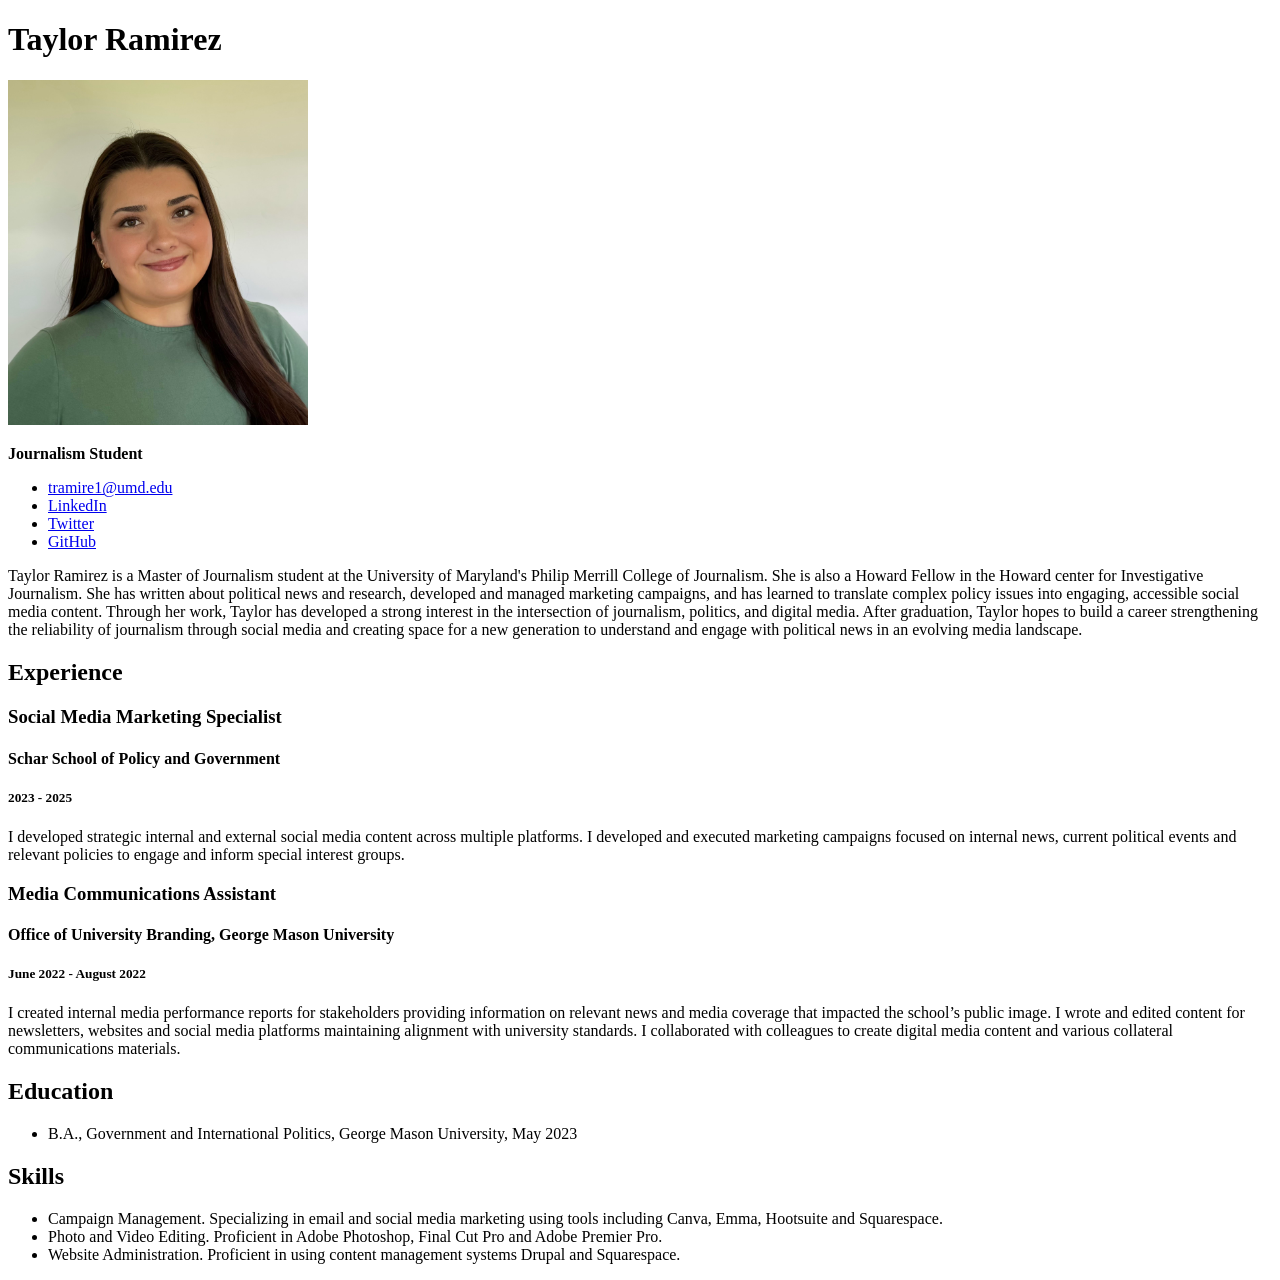
==== resume/index.html @ 2239c9f4 "Create Resume" ====
<!DOCTYPE html>
<html> 
    <head> 
        <title> Taylor Ramirez Resume </title>
    </head>
<body> 
    <h1> Taylor Ramirez </h1>
    <img src ="headshot.jpeg" alt="Taylor Ramirez headshot" width="300"> 
    <p><strong> Journalism Student </strong></p>
    <ul> 
        <li><a href="mailto:tramire1@umdedu">tramire1@umd.edu</a></li>
        <li><a href="https://www.linkedin.com/in/taylor-ramirez1">LinkedIn</a></li>
        <li><a href="https://x.com/TaylorRamirez__">Twitter</a></li>
        <li><a href="https://github.com/TRRamirez">GitHub</a></li>
    </ul> 
    <p> Taylor Ramirez is a Master of Journalism student at the University of Maryland's Philip Merrill College of Journalism. She is also a Howard Fellow in the Howard center for Investigative Journalism. She has written about political news and research, developed and managed marketing campaigns, and has learned to translate complex policy issues into engaging, accessible social media content.

Through her work, Taylor has developed a strong interest in the intersection of journalism, politics, and digital media. After graduation, Taylor hopes to build a career strengthening the reliability of journalism through social media and creating space for a new generation to understand and engage with political news in an evolving media landscape.</p>
    <h2> Experience </h2> 
    <h3> Social Media Marketing Specialist </h3>
    <h4> Schar School of Policy and Government </h4>
    <h5>2023 - 2025 </h5>
    <p> I developed strategic internal and external social media content across multiple platforms. I developed and executed marketing campaigns focused on internal news, current political events and relevant policies to engage and inform special interest groups. </p>
    <h3> Media Communications Assistant </h3>
    <h4> Office of University Branding, George Mason University </h4>
    <h5> June 2022 - August 2022 </h5>
    <p> I created internal media performance reports for stakeholders providing information on relevant news and media coverage that impacted the school’s public image. I wrote and edited content for newsletters, websites and social media platforms maintaining alignment with university standards. I collaborated with colleagues to create digital media content and various collateral communications materials. </p>
    <h2> Education </h2>
    <ul>
    <li>B.A., Government and International Politics, George Mason University, May 2023 </li> 
    </ul>
    <h2> Skills </h2>
    <ul>
        <li> Campaign Management. Specializing in email and social media marketing using tools including Canva, Emma, Hootsuite and Squarespace. </li>
        <li> Photo and Video Editing. Proficient in Adobe Photoshop, Final Cut Pro and Adobe Premier Pro. </li>
        <li> Website Administration. Proficient in using content management systems Drupal and Squarespace. </li>
    </ul>
</html>
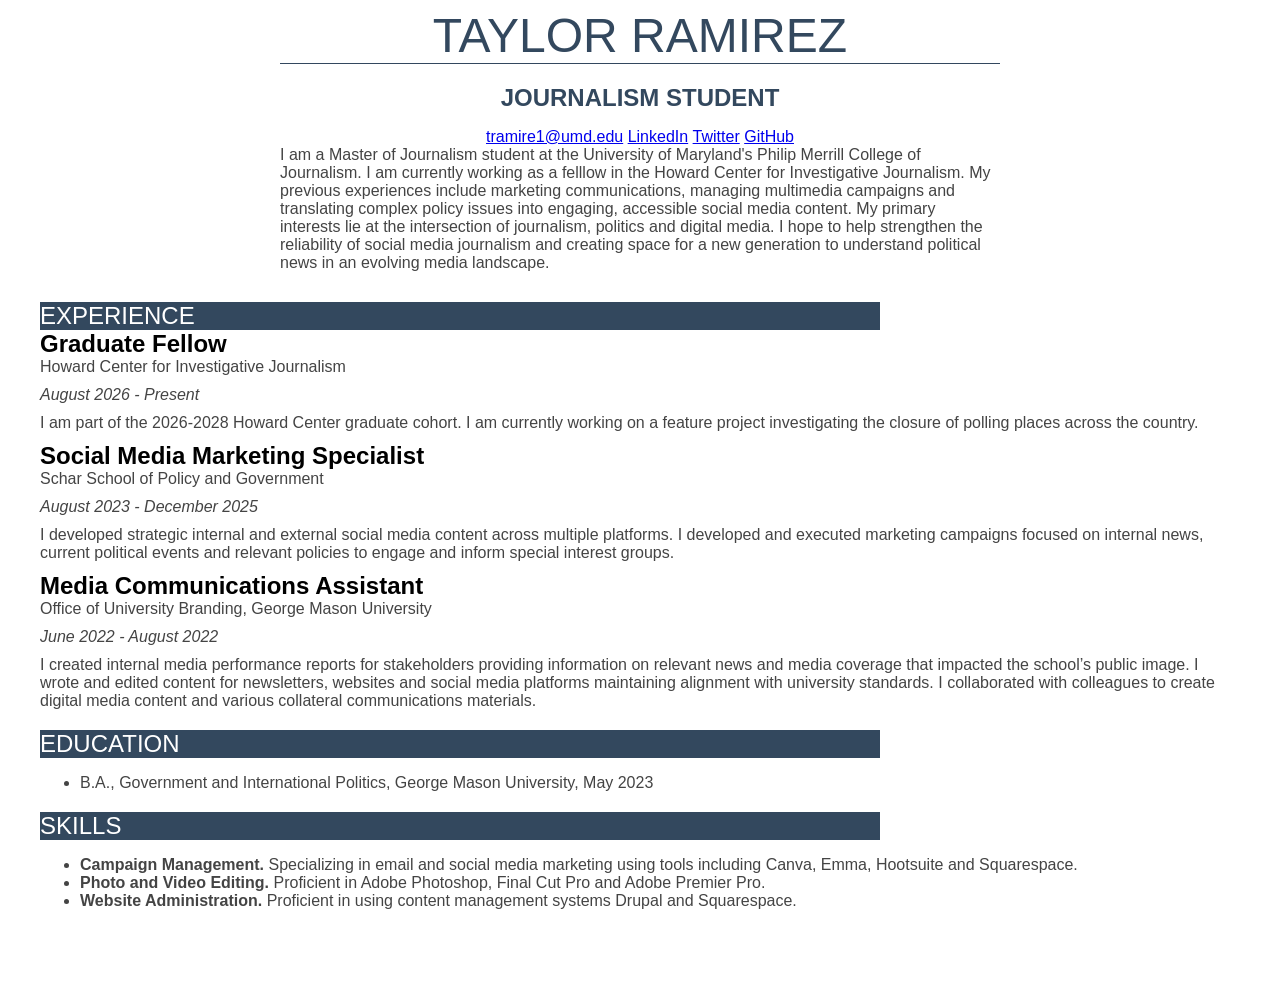
==== commit 0e4f675f: "resume with css" ====
--- a/resume/index.html
+++ b/resume/index.html
@@ -1,38 +1,45 @@
 <!DOCTYPE html>
-<html> 
-    <head> 
-        <title> Taylor Ramirez Resume </title>
-    </head>
-<body> 
-    <h1> Taylor Ramirez </h1>
-    <img src ="headshot.jpeg" alt="Taylor Ramirez headshot" width="300"> 
-    <p><strong> Journalism Student </strong></p>
-    <ul> 
-        <li><a href="mailto:tramire1@umdedu">tramire1@umd.edu</a></li>
-        <li><a href="https://www.linkedin.com/in/taylor-ramirez1">LinkedIn</a></li>
-        <li><a href="https://x.com/TaylorRamirez__">Twitter</a></li>
-        <li><a href="https://github.com/TRRamirez">GitHub</a></li>
+<html lang="en">
+    <head>
+        <meta name="viewport" content="width=device-width, initial-scale=1.0, shrink-to-fit=no">
+        <title>Taylor Ramirez Resume </title>
+        <link rel="stylesheet" href="style.css">
+    <body> 
+        <div id="container">
+    <div id="name">Taylor Ramirez</div>
+    <!--img src ="headshot.jpeg" alt="Taylor Ramirez headshot" width="300"--> 
+    <p><div id="title">Journalism Student</div></p>
+    <ul class="menu"> 
+        <li class="contact"><a href="mailto:tramire1@umdedu">tramire1@umd.edu</a></li>
+        <li class="contact"><a href="https://www.linkedin.com/in/taylor-ramirez1">LinkedIn</a></li>
+        <li class="contact"><a href="https://x.com/TaylorRamirez__">Twitter</a></li>
+        <li class="contact"><a href="https://github.com/TRRamirez">GitHub</a></li>
     </ul> 
-    <p> Taylor Ramirez is a Master of Journalism student at the University of Maryland's Philip Merrill College of Journalism. She is also a Howard Fellow in the Howard center for Investigative Journalism. She has written about political news and research, developed and managed marketing campaigns, and has learned to translate complex policy issues into engaging, accessible social media content.
-
-Through her work, Taylor has developed a strong interest in the intersection of journalism, politics, and digital media. After graduation, Taylor hopes to build a career strengthening the reliability of journalism through social media and creating space for a new generation to understand and engage with political news in an evolving media landscape.</p>
-    <h2> Experience </h2> 
-    <h3> Social Media Marketing Specialist </h3>
-    <h4> Schar School of Policy and Government </h4>
-    <h5>2023 - 2025 </h5>
-    <p> I developed strategic internal and external social media content across multiple platforms. I developed and executed marketing campaigns focused on internal news, current political events and relevant policies to engage and inform special interest groups. </p>
-    <h3> Media Communications Assistant </h3>
-    <h4> Office of University Branding, George Mason University </h4>
-    <h5> June 2022 - August 2022 </h5>
-    <p> I created internal media performance reports for stakeholders providing information on relevant news and media coverage that impacted the school’s public image. I wrote and edited content for newsletters, websites and social media platforms maintaining alignment with university standards. I collaborated with colleagues to create digital media content and various collateral communications materials. </p>
-    <h2> Education </h2>
+    <p class="top"> I am a Master of Journalism student at the University of Maryland's Philip Merrill College of Journalism. I am currently working as a felllow in the Howard Center for Investigative Journalism. My previous experiences include marketing communications, managing multimedia campaigns and translating complex policy issues into engaging, accessible social media content.
+My primary interests lie at the intersection of journalism, politics and digital media. I hope to help strengthen the reliability of social media journalism and creating space for a new generation to understand political news in an evolving media landscape.</p>
+    <div class="sectionheader">Experience</div> 
+    <div class="jobtitle"><strong>Graduate Fellow</strong></div>
+    <div class="organization">Howard Center for Investigative Journalism</div>
+    <div class="dates">August 2026 - Present</div>
+    <p class="description">I am part of the 2026-2028 Howard Center graduate cohort. I am currently working on a feature project investigating the closure of polling places across the country.</p>
+    <div class="jobtitle"><strong>Social Media Marketing Specialist</strong></div>
+    <div class="organization">Schar School of Policy and Government</div>
+    <div class="dates">August 2023 - December 2025</div>
+    <p class="description">I developed strategic internal and external social media content across multiple platforms. I developed and executed marketing campaigns focused on internal news, current political events and relevant policies to engage and inform special interest groups. </p>
+    <div class="jobtitle"><strong>Media Communications Assistant</strong></div>
+    <div class="organization">Office of University Branding, George Mason University</div>
+    <div class="dates">June 2022 - August 2022</div>
+    <p class="description">I created internal media performance reports for stakeholders providing information on relevant news and media coverage that impacted the school’s public image. I wrote and edited content for newsletters, websites and social media platforms maintaining alignment with university standards. I collaborated with colleagues to create digital media content and various collateral communications materials. </p>
+    <div class="sectionheader">Education</div>
     <ul>
-    <li>B.A., Government and International Politics, George Mason University, May 2023 </li> 
+        <li>B.A., Government and International Politics, George Mason University, May 2023</li> 
     </ul>
-    <h2> Skills </h2>
+    <div class="sectionheader">Skills</div>
     <ul>
-        <li> Campaign Management. Specializing in email and social media marketing using tools including Canva, Emma, Hootsuite and Squarespace. </li>
-        <li> Photo and Video Editing. Proficient in Adobe Photoshop, Final Cut Pro and Adobe Premier Pro. </li>
-        <li> Website Administration. Proficient in using content management systems Drupal and Squarespace. </li>
+        <li><strong>Campaign Management.</strong> Specializing in email and social media marketing using tools including Canva, Emma, Hootsuite and Squarespace.<br></li>
+        <li><strong>Photo and Video Editing.</strong> Proficient in Adobe Photoshop, Final Cut Pro and Adobe Premier Pro. <br></li>
+        <li><strong>Website Administration.</strong> Proficient in using content management systems Drupal and Squarespace.<br></li>
     </ul>
+    </div> 
+</body>
 </html>
--- a/resume/style.css
+++ b/resume/style.css
@@ -0,0 +1,122 @@
+/*new styles for resume*/
+
+/*general style for resume*/
+body {
+font-family:'Open Sans', Arial, sans-serif;
+font-size:1 em;
+color: #444;
+font-weight:400;
+}
+
+/*page width*/
+#container {
+width:100%;
+max-width:1200px;
+margin:0 auto;
+padding-bottom:50px;
+}
+
+/*name styling*/
+#name {
+font-size:3em;
+color:#33485e;
+text-transform:uppercase;
+text-align:center;
+border-bottom:1px solid #33485e;
+width:60%;
+min-width:300px;
+margin:0 auto;
+}
+
+/*title styling*/
+#title {
+font-size:1.5 em;
+text-transform:uppercase;
+font-size:1.5em;
+text-align:center;
+color:#33485e;
+font-weight:600;
+margin-top:20px;
+margin-bottom:0px;
+margin-left:0px;
+margin-right:0px;
+}
+
+/*contact information*/
+.menu {
+margin:0 auto;
+text-align:center;
+padding:0px;
+}
+
+/*line item styling*/
+.menu li {
+margin:0px;
+text-align:center;
+}
+
+/*contact styling*/
+.contact {
+display: inline;
+text-align: center;
+}
+
+/*date styling*/
+.dates {
+font-size:1em;
+font-weight:400;
+font-style:italic;
+margin-top:10px;
+margin-bottom:0px;
+ }
+
+ /*job desccription styling*/
+ .description {
+margin-top:10px;
+margin-bottom:10px;
+margin-left:0px;
+margin-right:0px;
+ }
+
+ /*job title styling*/
+ .jobtitle {
+font-size:1.5em;
+font-weight:600px;
+color: #000000;
+ }
+
+/*section header styling*/
+.sectionheader {
+font-size:1.5em;
+background-color: #33485e;
+color: #fff;
+text-transform: uppercase;
+font-weight: 400px;
+margin-top: 20px;
+width: 70%;
+}
+
+ /*education styling*/
+ #degrees {
+margin-top:5px;
+margin-bottom:0px;
+margin-left:0px;
+margin-right:0px;
+ }
+
+ /*skills list styling*/
+ #do {
+margin-top:5px;
+margin-bottom:0px;
+margin-left:0px;
+margin-right:0px;
+color: #000000;
+ }
+
+ /*mission statement styling*/
+.top {
+width:60%;
+min-width:300px;
+margin:0 auto;
+margin-bottom:30px;
+}
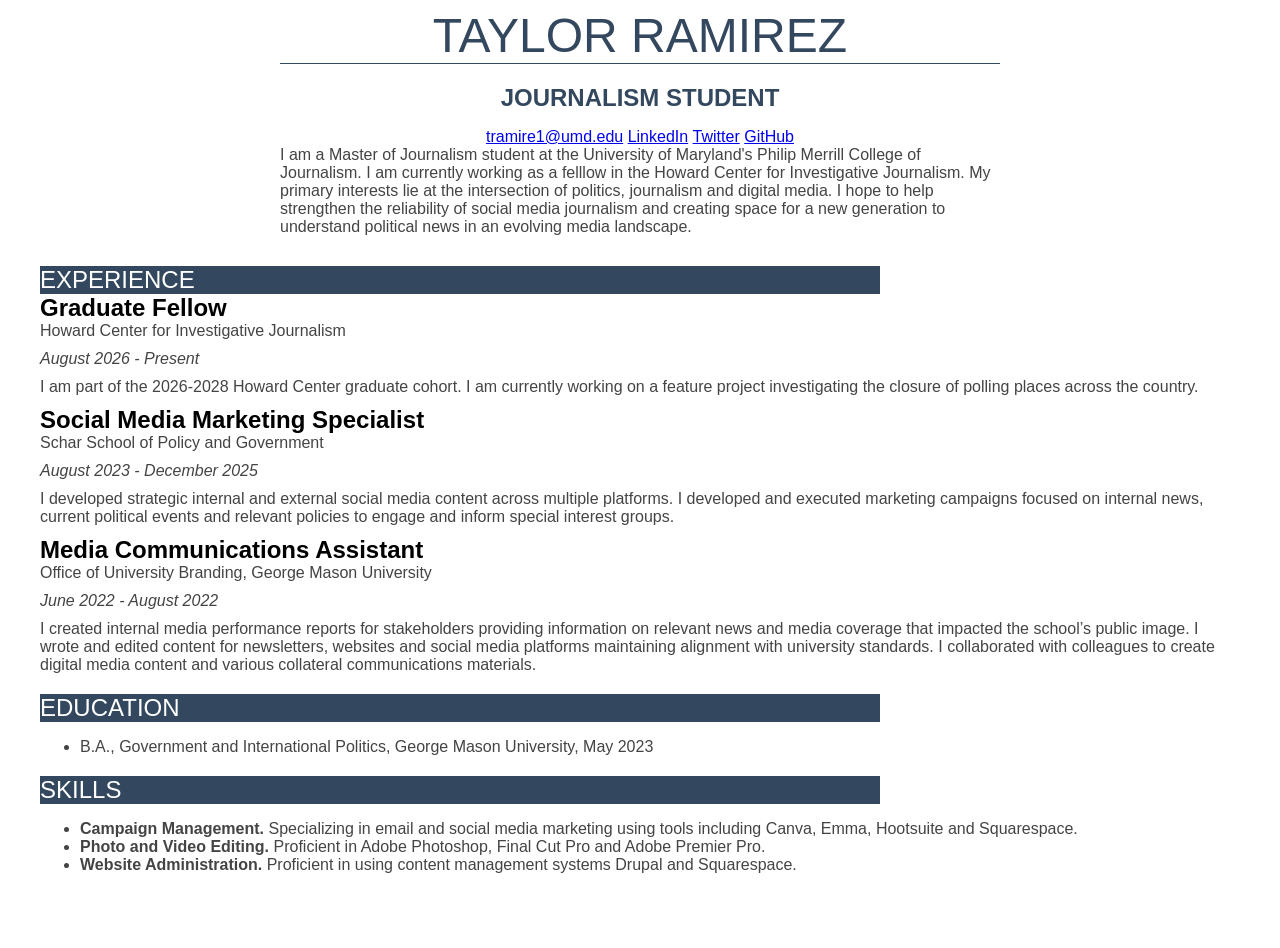
==== commit 3fa5b41f: "css styled resume" ====
--- a/resume/index.html
+++ b/resume/index.html
@@ -2,7 +2,7 @@
 <html lang="en">
     <head>
         <meta name="viewport" content="width=device-width, initial-scale=1.0, shrink-to-fit=no">
-        <title>Taylor Ramirez Resume </title>
+        <title>Taylor Ramirez Resume</title>
         <link rel="stylesheet" href="style.css">
     <body> 
         <div id="container">
@@ -15,8 +15,7 @@
         <li class="contact"><a href="https://x.com/TaylorRamirez__">Twitter</a></li>
         <li class="contact"><a href="https://github.com/TRRamirez">GitHub</a></li>
     </ul> 
-    <p class="top"> I am a Master of Journalism student at the University of Maryland's Philip Merrill College of Journalism. I am currently working as a felllow in the Howard Center for Investigative Journalism. My previous experiences include marketing communications, managing multimedia campaigns and translating complex policy issues into engaging, accessible social media content.
-My primary interests lie at the intersection of journalism, politics and digital media. I hope to help strengthen the reliability of social media journalism and creating space for a new generation to understand political news in an evolving media landscape.</p>
+    <p class="top"> I am a Master of Journalism student at the University of Maryland's Philip Merrill College of Journalism. I am currently working as a felllow in the Howard Center for Investigative Journalism. My primary interests lie at the intersection of politics, journalism and digital media. I hope to help strengthen the reliability of social media journalism and creating space for a new generation to understand political news in an evolving media landscape.</p>
     <div class="sectionheader">Experience</div> 
     <div class="jobtitle"><strong>Graduate Fellow</strong></div>
     <div class="organization">Howard Center for Investigative Journalism</div>
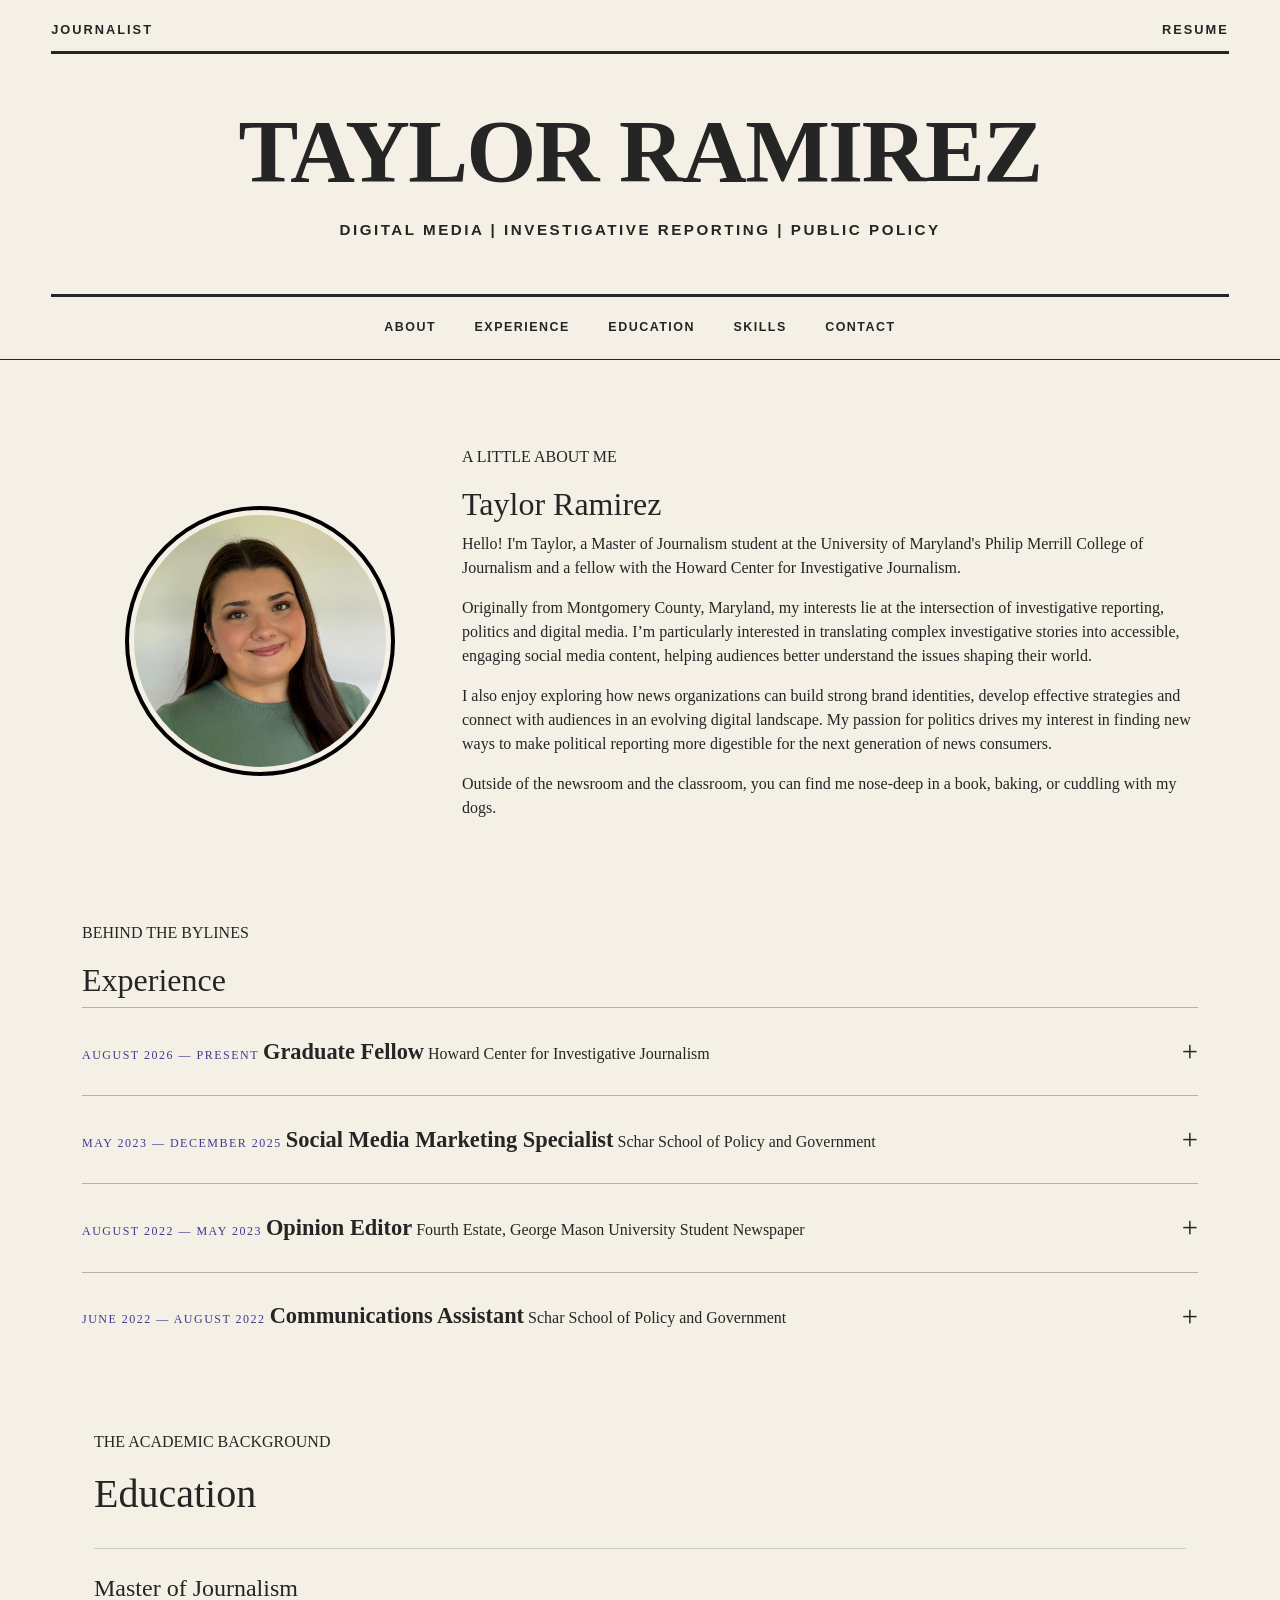
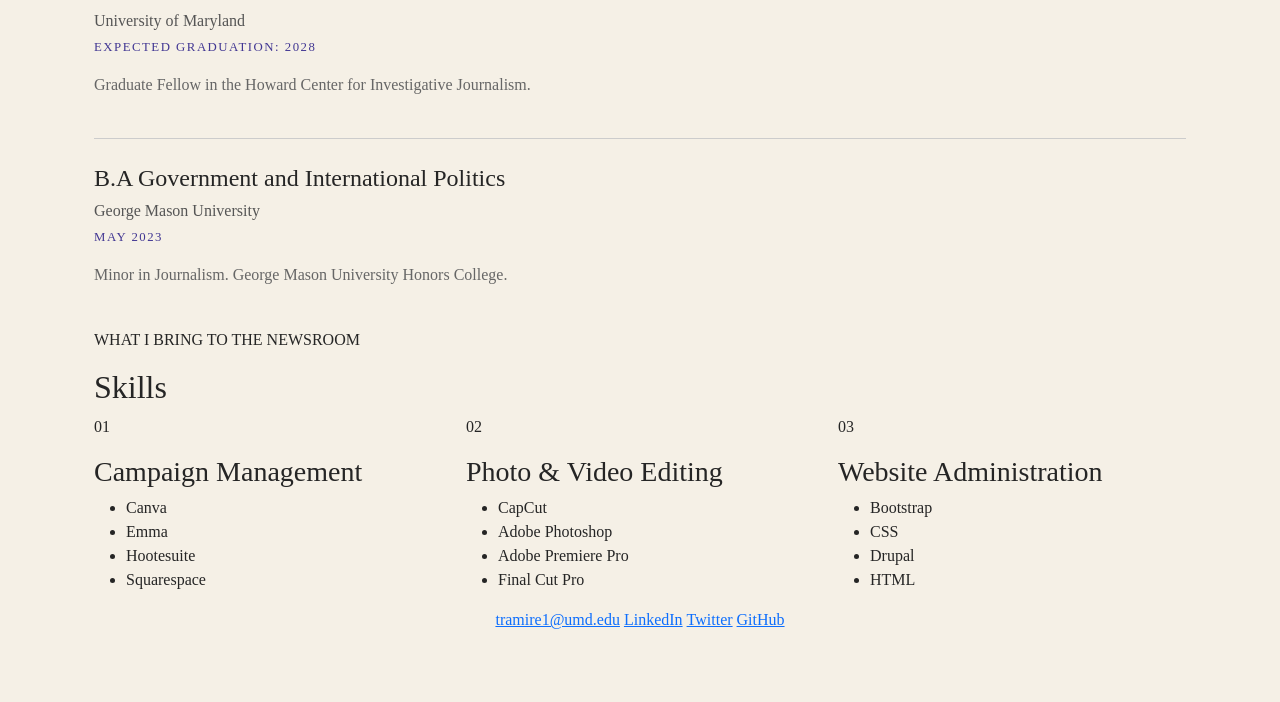
==== commit cf777f6a: "resume update" ====
--- a/resume/index.html
+++ b/resume/index.html
@@ -1,44 +1,233 @@
 <!DOCTYPE html>
 <html lang="en">
-    <head>
-        <meta name="viewport" content="width=device-width, initial-scale=1.0, shrink-to-fit=no">
-        <title>Taylor Ramirez Resume</title>
-        <link rel="stylesheet" href="style.css">
-    <body> 
-        <div id="container">
-    <div id="name">Taylor Ramirez</div>
-    <!--img src ="headshot.jpeg" alt="Taylor Ramirez headshot" width="300"--> 
-    <p><div id="title">Journalism Student</div></p>
+<head>
+    <meta charset="UTF-8">
+    <meta name="viewport" content="width=device-width, initial-scale=1.0">
+
+    <title>Taylor Ramirez Resume</title>
+
+ <!--Bootstrap CSS-->
+    <link href="https://cdn.jsdelivr.net/npm/bootstrap@5.3.8/dist/css/bootstrap.min.css" rel="stylesheet">
+        
+ <!--Stylesheet CSS-->
+    <link rel="stylesheet" href="style.css">
+</head>
+
+<body>
+ <!--Masthead-->
+    <header class="masthead">
+        <div class="masthead-top">
+            <span>JOURNALIST</span>
+            <span class="masthead-edition">RESUME</span>
+        </div>
+
+        <div class="masthead-main">
+            <h1>Taylor Ramirez</h1>
+            <p class="masthead-subtitle">Digital Media | Investigative Reporting | Public Policy</p>
+        </div>
+    </header>
+
+ <!--Navigation Bar-->
+    <nav class="resume-navbar">
+        <div class="resume-nav-links">
+            <a href="#about">About</a>
+            <a href="#experience">Experience</a>
+            <a href="#education">Education</a>
+            <a href="#skills">Skills</a>
+            <a href="#contact">Contact</a>
+        </div>
+    </nav>
+
+ <!--About Me Section-->
+ <section id="about" class="about-section">
+    <div class="container">
+        <div class="row align-items-center g-4">
+
+ <!--Profile Photo-->
+        <div class="col-12 col-md-4 text-center">
+             <img src="headshot.jpeg" alt="Taylor Ramirez Headshot" class="profile-photo">
+        </div>
+
+ <!--Introduction-->
+        <div class="col-12 col-md-8">
+            <p class="small-header">A LITTLE ABOUT ME</p>
+            <h2 class="about-heading">Taylor Ramirez</h2>
+            <p>Hello! I'm Taylor, a Master of Journalism student at the University of Maryland's Philip Merrill College of Journalism and a fellow with the Howard Center for Investigative Journalism.</p>
+            <p>Originally from Montgomery County, Maryland, my interests lie at the intersection of investigative reporting, politics and digital media. I’m particularly interested in translating complex investigative stories into accessible, engaging social media content, helping audiences better understand the issues shaping their world.</p>
+            <p>I also enjoy exploring how news organizations can build strong brand identities, develop effective strategies and connect with audiences in an evolving digital landscape. My passion for politics drives my interest in finding new ways to make political reporting more digestible for the next generation of news consumers.</p>
+            <p>Outside of the newsroom and the classroom, you can find me nose-deep in a book, baking, or cuddling with my dogs.</p> 
+        </div>
+       </div>
+    </div>
+  </section>
+
+ <!--Experience Section-->
+  <section id="experience" class="experience-section">
+    <div class="container">
+        <p class="small-header">BEHIND THE BYLINES</p>
+        <h2>Experience</h2>
+
+ <!--Experience 1-->
+     <details class="experience-card">
+        <summary>
+          <span class="experience-info">
+            <small>AUGUST 2026 — PRESENT</small>
+            <strong>Graduate Fellow</strong>
+            <span>Howard Center for Investigative Journalism</span>
+          </span>
+            <span class="toggle-icon">+</span>
+        </summary>
+        
+        <div class="experience-details">
+            <p>I am part of the 2026-2028 Howard Center graduate student cohort.</p>
+            <p>I am currently collaborating with student journalists at the Arizona State University Howard Center on a story about language minority access to voting materials under section 203 of the Voting Rights Act.</p>
+            <p>I am working on a developing feature  story about the closure of voting precincts across the country and the impact on voter particpation.</p>
+            <p>I am working with Evident Media to create a brand strategy and social media content for the Howard Center.</p>
+            <p class="experience-tags">INVESTIGATIVE JOURNALISM | RESEARCH | DIGITAL MEDIA</p>
+        </div>
+     </details>
+
+ <!--Experience 2-->
+        <details class="experience-card">
+            <summary>
+                <span class="experience-info">
+                    <small>MAY 2023 — DECEMBER 2025</small>
+                    <strong>Social Media Marketing Specialist</strong>
+                    <span>Schar School of Policy and Government</span>
+                </span>
+                <span class="toggle-icon">+</span>
+            </summary>
+            
+         <div class="experience-details">
+            <p>Developed strategic political and internal social media content across various social media platforms.</p>
+            <p>Evaluated analytics and created internal performance reports to ensure diverse and impactful content.</p>
+            <p>Developed and executed email marketing campaigns focused on internal news, current political events, government policies and related issues to engage and inform special interest groups.</p>
+            <p>Collaborated with colleagues across departments to create digital media content and various collateral communications materials.</p>
+            <p class="experience-tags">DIGITAL MEDIA | MARKETING STRATEGY</p>
+         </div>
+        </details>
+
+ <!--Experience 3-->
+        <details class="experience-card">
+            <summary>
+                <span class="experience-info">
+                    <small>AUGUST 2022 — MAY 2023</small>
+                    <strong>Opinion Editor</strong>
+                    <span>Fourth Estate, George Mason University Student Newspaper</span>
+                </span>
+                <span class="toggle-icon">+</span>
+            </summary>
+            
+         <div class="experience-details">
+            <p>Collaborated with students, faculty, and external contributors to generate diverse and engaging content.</p>
+            <p>Supported drafting press releases, edited articles for clarity within AP style guidelines while upholding ethical journalistic standards and maintaining objectivity on controversial topics.</p>
+            <p>Managed editorial calendar, setting deadlines to ensure timely publication of articles.</p>
+            <p class="experience-tags">EDITING | WRITING | COLLABORATION</p>
+         </div>
+        </details>
+
+ <!--Experience 4-->
+        <details class="experience-card">
+            <summary>
+                <span class="experience-info">
+                    <small>JUNE 2022 — AUGUST 2022</small>
+                    <strong>Communications Assistant</strong>
+                    <span>Schar School of Policy and Government</span>
+                </span>
+                <span class="toggle-icon">+</span>
+            </summary>
+            
+         <div class="experience-details">
+            <p>Monitored mainstream media outlets, including newspapers, television, online news, and social media, to track current political events, faculty mentions, research coverage, and school activities.</p>
+            <p>Created media reports for internal stakeholders, providing updates on press mentions, relevant articles and significant media coverage that impacted the university.</p>
+            <p>Wrote and edited content for newsletters, websites, and various social media platforms.</p>
+            <p class="experience-tags">EDITING | WRITING | COLLABORATION</p>
+         </div>
+        </details>
+
+ <!--Education-->
+  <section id="education" class="education-section">
+    <div class="container">
+        <p class="small-header">THE ACADEMIC BACKGROUND</p>
+        <h2 class="education-heading">Education</h2>
+
+     <div class="education-item">
+        <h3>Master of Journalism</h3>
+        <h4>University of Maryland</h4>
+        <p class="education-date">EXPECTED GRADUATION: 2028</p>
+        <p>Graduate Fellow in the Howard Center for Investigative Journalism.</p>
+     </div>
+
+     <div class="education-item">
+        <h3>B.A Government and International Politics</h3>
+        <h4>George Mason University</h4>
+        <p class="education-date">MAY 2023</p>
+        <p>Minor in Journalism. George Mason University Honors College.</p>
+     </div>
+    </div>
+
+ <!-- Skills Section -->
+  <section id="skills" class="skills-section">
+    <div class="container">
+        <p class="small-header">WHAT I BRING TO THE NEWSROOM</p>
+        <h2 class="skills-heading">Skills</h2>
+        <div class="row g-4 skills-columns">
+            
+            <!--Skill 1-->
+            <div class="col-12 col-md-4">
+                <div class="skill-column">
+                    <p class="skill-number">01</p>
+                    <h3>Campaign Management</h3>
+                    <ul>
+                        <li>Canva</li>
+                        <li>Emma</li>
+                        <li>Hootesuite</li>
+                        <li>Squarespace</li>
+                    </ul>
+                </div>
+            </div>
+
+            <!--Skill 2-->
+            <div class="col-12 col-md-4">
+                <div class="skill-column">
+                    <p class="skill-number">02</p>
+                    <h3>Photo & Video Editing</h3>
+                    <ul>
+                        <li>CapCut</li>
+                        <li>Adobe Photoshop</li>
+                        <li>Adobe Premiere Pro</li>
+                        <li>Final Cut Pro</li>
+                    </ul>
+                </div>
+            </div>
+
+            <!--Skill 3-->
+            <div class="col-12 col-md-4">
+                <div class="skill-column">
+                    <p class="skill-number">03</p>
+                    <h3>Website Administration</h3>
+                    <ul>
+                        <li>Bootstrap</li>
+                        <li>CSS</li>
+                        <li>Drupal</li>
+                        <li>HTML</li>
+                    </ul>
+                </div>
+            </div>
+        </div>
+    </div>
+</section>
+
+
+
+
+</body>
+</html>
+
+<!--contact info-->
     <ul class="menu"> 
         <li class="contact"><a href="mailto:tramire1@umdedu">tramire1@umd.edu</a></li>
         <li class="contact"><a href="https://www.linkedin.com/in/taylor-ramirez1">LinkedIn</a></li>
         <li class="contact"><a href="https://x.com/TaylorRamirez__">Twitter</a></li>
         <li class="contact"><a href="https://github.com/TRRamirez">GitHub</a></li>
-    </ul> 
-    <p class="top"> I am a Master of Journalism student at the University of Maryland's Philip Merrill College of Journalism. I am currently working as a felllow in the Howard Center for Investigative Journalism. My primary interests lie at the intersection of politics, journalism and digital media. I hope to help strengthen the reliability of social media journalism and creating space for a new generation to understand political news in an evolving media landscape.</p>
-    <div class="sectionheader">Experience</div> 
-    <div class="jobtitle"><strong>Graduate Fellow</strong></div>
-    <div class="organization">Howard Center for Investigative Journalism</div>
-    <div class="dates">August 2026 - Present</div>
-    <p class="description">I am part of the 2026-2028 Howard Center graduate cohort. I am currently working on a feature project investigating the closure of polling places across the country.</p>
-    <div class="jobtitle"><strong>Social Media Marketing Specialist</strong></div>
-    <div class="organization">Schar School of Policy and Government</div>
-    <div class="dates">August 2023 - December 2025</div>
-    <p class="description">I developed strategic internal and external social media content across multiple platforms. I developed and executed marketing campaigns focused on internal news, current political events and relevant policies to engage and inform special interest groups. </p>
-    <div class="jobtitle"><strong>Media Communications Assistant</strong></div>
-    <div class="organization">Office of University Branding, George Mason University</div>
-    <div class="dates">June 2022 - August 2022</div>
-    <p class="description">I created internal media performance reports for stakeholders providing information on relevant news and media coverage that impacted the school’s public image. I wrote and edited content for newsletters, websites and social media platforms maintaining alignment with university standards. I collaborated with colleagues to create digital media content and various collateral communications materials. </p>
-    <div class="sectionheader">Education</div>
-    <ul>
-        <li>B.A., Government and International Politics, George Mason University, May 2023</li> 
-    </ul>
-    <div class="sectionheader">Skills</div>
-    <ul>
-        <li><strong>Campaign Management.</strong> Specializing in email and social media marketing using tools including Canva, Emma, Hootsuite and Squarespace.<br></li>
-        <li><strong>Photo and Video Editing.</strong> Proficient in Adobe Photoshop, Final Cut Pro and Adobe Premier Pro. <br></li>
-        <li><strong>Website Administration.</strong> Proficient in using content management systems Drupal and Squarespace.<br></li>
-    </ul>
-    </div> 
-</body>
-</html>+    </ul> 
--- a/resume/style.css
+++ b/resume/style.css
@@ -1,20 +1,245 @@
-/*new styles for resume*/
+/*styles for background*/
+body {
+    background-color: #F5F0E6;
+    color: #252525;
+    font-size: 1em;
+    font-weight: 400;
+    font-family: Georgia, "Times New Roman", serif;
+    margin: 0;
+}
+
+/*style for masthead*/
+.masthead {
+    width: 100%;
+    box-sizing: border-box;
+    padding: 20px clamp(16px, 4vw, 60px) 0;
+    background-color: #F5F0E6;
+    color: #252525;
+}
+
+.masthead-top {
+    display: flex;
+    justify-content: space-between;
+    align-items: center;
+    gap: 12px;
+    padding-bottom: 12px;
+    border-bottom: 3px solid #252525;
+    font-family: Arial, Helvetica, sans-serif;
+    font-size: clamp(0.65rem, 1.1vw, 0.8rem);
+    font-weight: 700;
+    letter-spacing: 2px;
+    text-transform: uppercase;
+}
+
+.masthead-main {
+    text-align: center;
+    padding: clamp(25px, 4vw, 50px) 0;
+    border-bottom: 3px solid #252525;
+}
+
+.masthead-main h1 {
+    margin: 0;
+    font-family: Georgia, "Times New Roman", serif;
+    font-size: clamp(2.5rem, 7vw, 6rem);
+    font-weight: 900;
+    line-height: 1.05;
+    letter-spacing: -1.5px;
+    text-transform: uppercase;
+    overflow-wrap: anywhere;
+}
+
+.masthead-subtitle {
+    margin: 18px 0 0;
+
+    font-family: Arial, Helvetica, sans-serif;
+    font-size: clamp(0.65rem, 1.4vw, 0.95rem);
+    font-weight: 600;
+    line-height: 1.8;
+    letter-spacing: clamp(1px, 0.2vw, 2.5px);
+    text-transform: uppercase; 
+}
+
+@media (max-width: 576px) {
+    .masthead {
+        padding-top: 14px;
+    }
+    .masthead-top {
+        font-size: 0.6rem;
+        letter-spacing: 1px;
+        gap: 8px;
+    }
+    .masthead-main {
+        padding: 30px 0;
+    }
+    .masthead-main h1 {
+        letter-spacing: -0.8px;
+    }
+    .masthead-subtitle {
+        max-width: 320px;
+        margin: 14px auto 0;
+        line-height: 2;
+        letter-spacing: 1px;
+    }
+}
+
+/*Style for Navigation Bar*/
+.resume-navbar {
+    width: 100%;
+    box-sizing: border-box;
+    background-color: #F5F0E6;
+    padding: 0 clamp(12px, 3vw, 40px);
+    border-bottom: 1px solid #252525;
+}
+
+.resume-nav-links {
+    display: flex;
+    justify-content: center;
+    align-items: center;
+    flex-wrap: wrap;
+    gap: clamp(18px, 3vw, 42px);
+    padding: 16px 0;
+}
+
+.resume-nav-links a {
+    color: #252525;
+    font-family: Arial, Helvetica, sans-serif;
+    font-size: 0.78rem;
+    font-weight: 700;
+    letter-spacing: 1.5px;
+    text-decoration: none;
+    text-transform: uppercase;
+    padding: 5px 0;
+    border-bottom: 2px solid transparent;
+}
+
+.resume-nav-links a:hover,
+.resume-nav-links a:focus-visible {
+    color: #423793;
+    border-bottom-color: #423793;
+}
+
+@media (max-width: 576px) {
+    .resume-nav-links {
+        gap: 10px 20px;
+        padding: 14px 0;
+    }
+    .resume-nav-links a {
+        font-size: 0.68rem;
+        letter-spacing: 1px;
+    }
+}
+
+/*Style for About Me Section*/
+.about-section {
+    background-color: #F5F0E6;
+    color: #252525;
+    padding: clamp(40px, 7vw, 85px) 0;
+}
+
+.profile-photo {
+    width: clamp(180px, 23vw, 270px);
+    aspect-ratio: 1 / 1;
+    object-fit: cover;
+    object-position: center;
+    border: 4px solid #000000;
+    border-radius: 50%;
+    padding: 5px;
+    background-color: #F5F0E6;
+}
+
+/*Style for Experience Section*/
+.experience-card {
+    border-top: 1px solid #b8b0a4;
+    padding: 22px 0;
+}
+
+.experience-card:last-child {
+    border-bottom: 1px solid #b8b0a4;
+}
+
+.experience-card summary {
+    display: flex;
+    justify-content: space-between;
+    align-items: center;
+    gap: 20px;
+    cursor: pointer;
+    list-style: none;
+}
+
+.experience-card small,
+.experience-tags {
+    color: #423793;
+    letter-spacing: 1.5px;
+    font-size: 0.75rem;
+}
+
+.experience-card strong {
+    font-family: Georgia, serif;
+    font-size: 1.4rem;
+}
+
+.toggle-icon {
+    font-size: 1.8rem;
+    transition: transform 0.2s ease;
+}
+
+.experience-details {
+    padding: 20px 35px 0 0;
+    color: #373232;
+    line-height: 1.8;
+}
+
+/*Style for Education*/
+.education-section {
+    padding: 70px 0;
+    background-color: #F5F0E6;
+}
+
+.education-heading {
+    font-family: Georgia, serif;
+    font-size: 2.5rem;
+    margin-bottom: 30px;
+}
+
+.education-item {
+    border-top: 1px solid #ccc;
+    padding: 25px 0;
+}
+
+.education-date {
+    color: #423793;
+    font-size: 0.8rem;
+    letter-spacing: 1.5px;
+}
+
+.education-item h3 {
+    font-family: Georgia, serif;
+    font-size: 1.5rem;
+}
+
+.education-item h4 {
+    font-size: 1rem;
+    color: #555;
+}
+
+.education-item p:last-child {
+    color: #666;
+}
+
+
+
+
+
+
 
 /*general style for resume*/
-body {
-font-family:'Open Sans', Arial, sans-serif;
-font-size:1 em;
-color: #444;
-font-weight:400;
-}
 
 /*page width*/
 #container {
 width:100%;
 max-width:1200px;
 margin:0 auto;
-padding-bottom:50px;
-}
+padding-bottom:50px;}
 
 /*name styling*/
 #name {
@@ -25,8 +250,7 @@
 border-bottom:1px solid #33485e;
 width:60%;
 min-width:300px;
-margin:0 auto;
-}
+margin:0 auto;}
 
 /*title styling*/
 #title {
@@ -39,27 +263,23 @@
 margin-top:20px;
 margin-bottom:0px;
 margin-left:0px;
-margin-right:0px;
-}
+margin-right:0px;}
 
 /*contact information*/
 .menu {
 margin:0 auto;
 text-align:center;
-padding:0px;
-}
+padding:0px;}
 
 /*line item styling*/
 .menu li {
 margin:0px;
-text-align:center;
-}
+text-align:center;}
 
 /*contact styling*/
 .contact {
 display: inline;
-text-align: center;
-}
+text-align: center;}
 
 /*date styling*/
 .dates {
@@ -67,23 +287,20 @@
 font-weight:400;
 font-style:italic;
 margin-top:10px;
-margin-bottom:0px;
- }
+margin-bottom:0px;}
 
  /*job desccription styling*/
  .description {
 margin-top:10px;
 margin-bottom:10px;
 margin-left:0px;
-margin-right:0px;
- }
+margin-right:0px;}
 
  /*job title styling*/
  .jobtitle {
 font-size:1.5em;
 font-weight:600px;
-color: #000000;
- }
+color: #000000;}
 
 /*section header styling*/
 .sectionheader {
@@ -93,16 +310,14 @@
 text-transform: uppercase;
 font-weight: 400px;
 margin-top: 20px;
-width: 70%;
-}
+width: 70%;}
 
  /*education styling*/
  #degrees {
 margin-top:5px;
 margin-bottom:0px;
 margin-left:0px;
-margin-right:0px;
- }
+margin-right:0px;}
 
  /*skills list styling*/
  #do {
@@ -110,13 +325,4 @@
 margin-bottom:0px;
 margin-left:0px;
 margin-right:0px;
-color: #000000;
- }
-
- /*mission statement styling*/
-.top {
-width:60%;
-min-width:300px;
-margin:0 auto;
-margin-bottom:30px;
-}+color: #000000;}
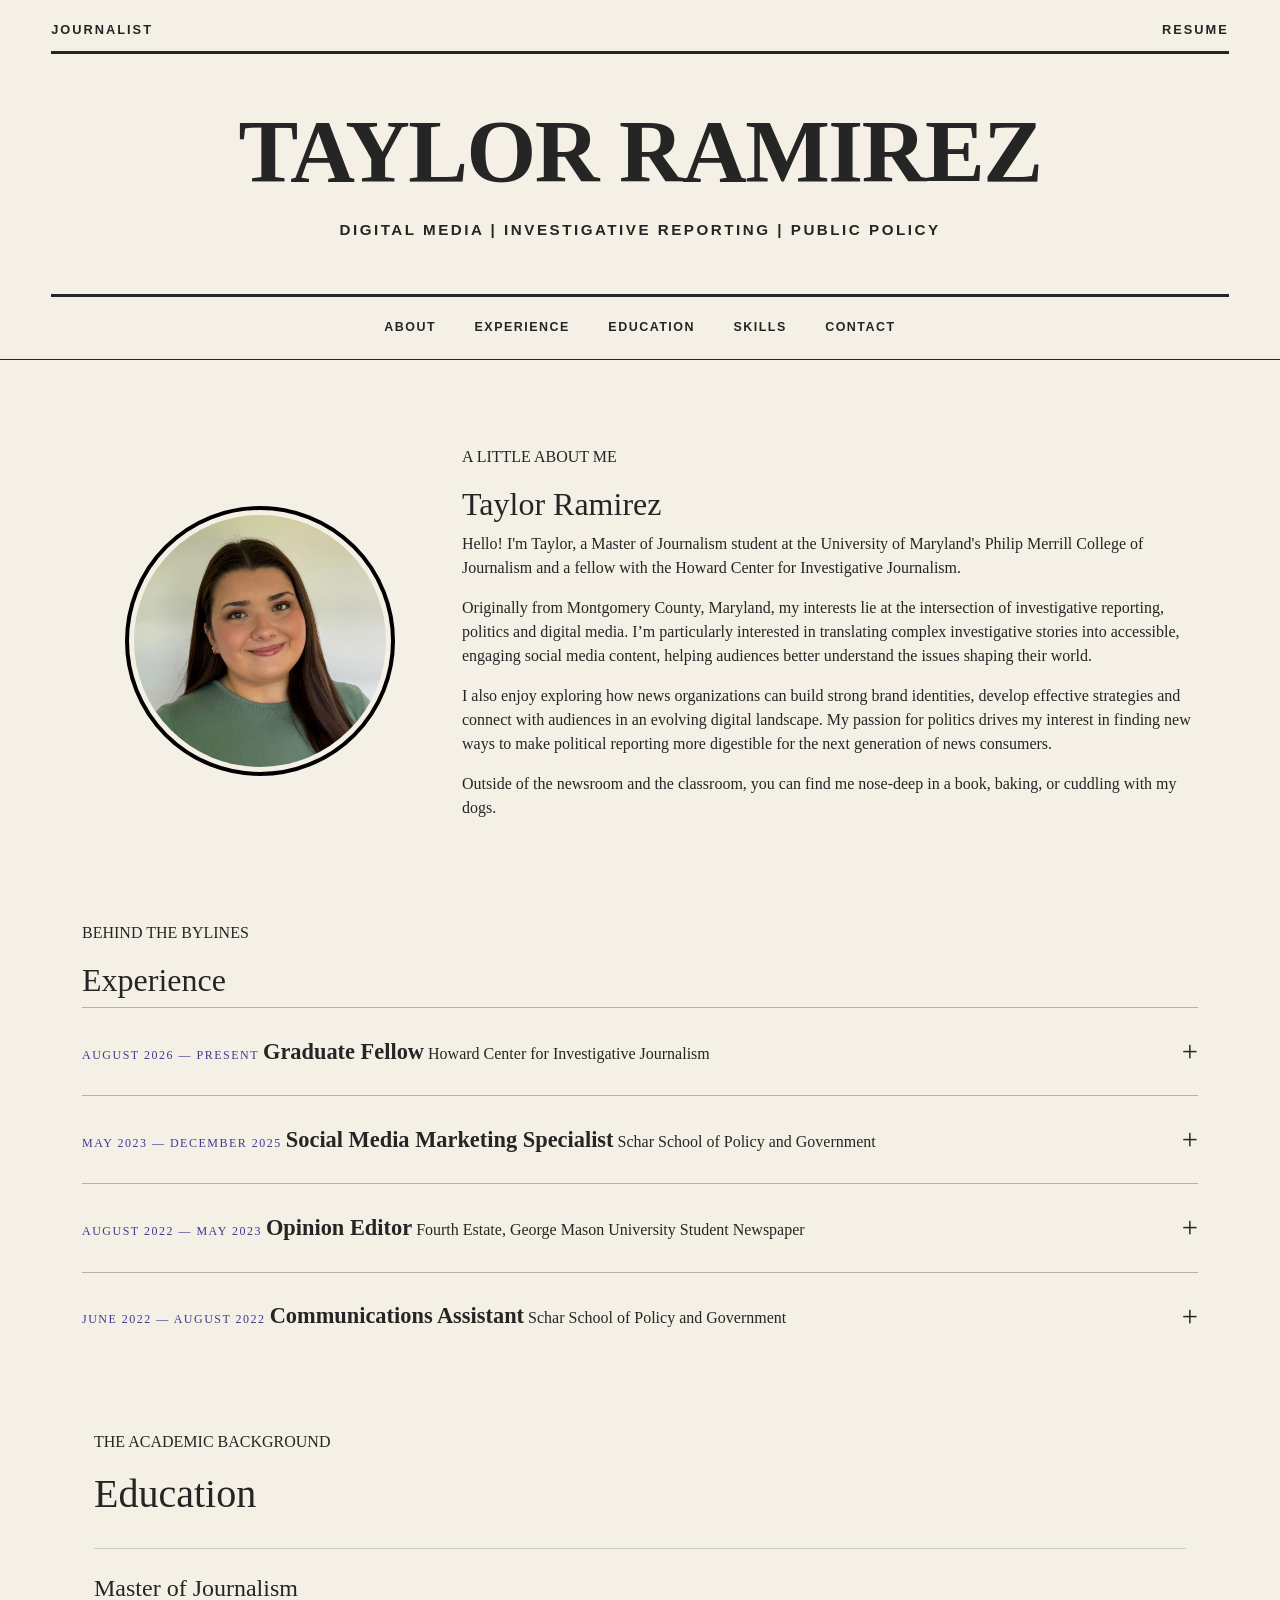
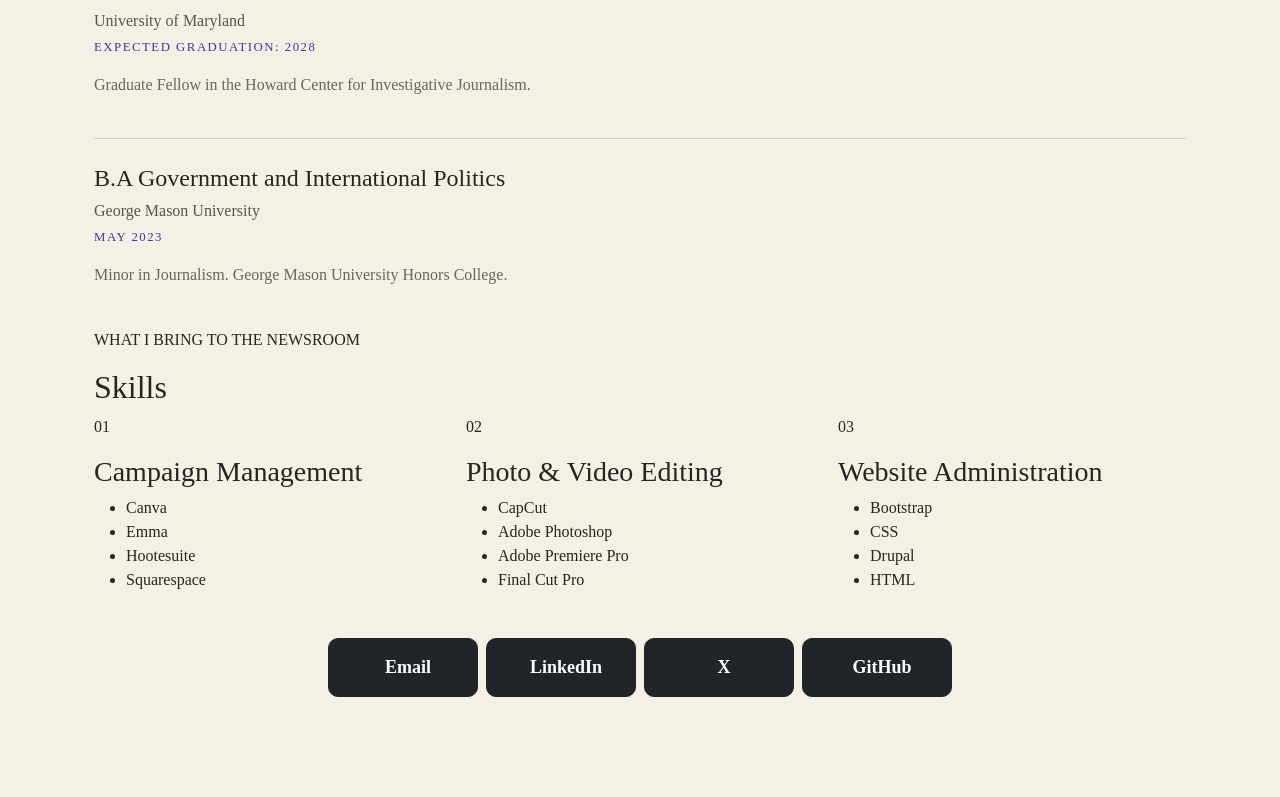
==== commit 9f7f3395: "resume final" ====
--- a/resume/index.html
+++ b/resume/index.html
@@ -216,18 +216,29 @@
             </div>
         </div>
     </div>
-</section>
-
-
-
-
+  </section>
+
+ <!--Contact Info-->
+ <div class="contact-links d-flex flex-wrap gap-2">
+    <a href="mailto:tramire1@umd.edu" class="btn btn-dark" title="Email">
+    <i class="fa-solid fa-envelope"></i>
+    <span>Email</span>
+    </a>
+ 
+    <a href="https://www.linkedin.com/in/taylor-ramirez1/" class="btn btn-dark" title="LinkedIn">
+    <i class="fa-brand fa-linkedin"></i>
+    <span>LinkedIn</span>
+    </a>
+
+    <a href="https://x.com/TaylorRamirez__" class="btn btn-dark" title="X">
+    <i class="fa-brand fa-x-twitter"></i>
+    <span>X</span>
+    </a>
+
+    <a href="https://github.com/TRRamirez" class="btn btn-dark" title="GitHub">
+    <i class="fa-brand fa-github"></i>
+    <span>GitHub</span>
+    </a>
+ </div>
 </body>
-</html>
-
-<!--contact info-->
-    <ul class="menu"> 
-        <li class="contact"><a href="mailto:tramire1@umdedu">tramire1@umd.edu</a></li>
-        <li class="contact"><a href="https://www.linkedin.com/in/taylor-ramirez1">LinkedIn</a></li>
-        <li class="contact"><a href="https://x.com/TaylorRamirez__">Twitter</a></li>
-        <li class="contact"><a href="https://github.com/TRRamirez">GitHub</a></li>
-    </ul> +</html>
--- a/resume/style.css
+++ b/resume/style.css
@@ -224,6 +224,43 @@
 
 .education-item p:last-child {
     color: #666;
+}
+
+.contact-links {
+    display: flex;
+    justify-content: center;
+    align-items: center;
+    flex-wrap: wrap;
+    gap: 20px;
+    width: 100%;
+    margin: 30px auto;
+}
+
+.contact-button,
+.contact-links .btn {
+    display: inline-flex;
+    align-items: center;
+    justify-content: center;
+    gap: 10px;
+    padding: 15px 28px;
+    font-size: 18px;
+    font-weight: 600;
+    border-radius: 10px;
+    min-width: 150px;
+    text-decoration: none;
+    transition: all 0.3s ease;
+}
+
+@media (max-width: 576px) {
+    .contact-links {
+        gap: 12px;
+    }
+    .contact-button,
+    .contact-links .btn {
+        padding: 12px 18px;
+        min-width: 130px;
+        font-size: 16px;
+    }
 }
 
 
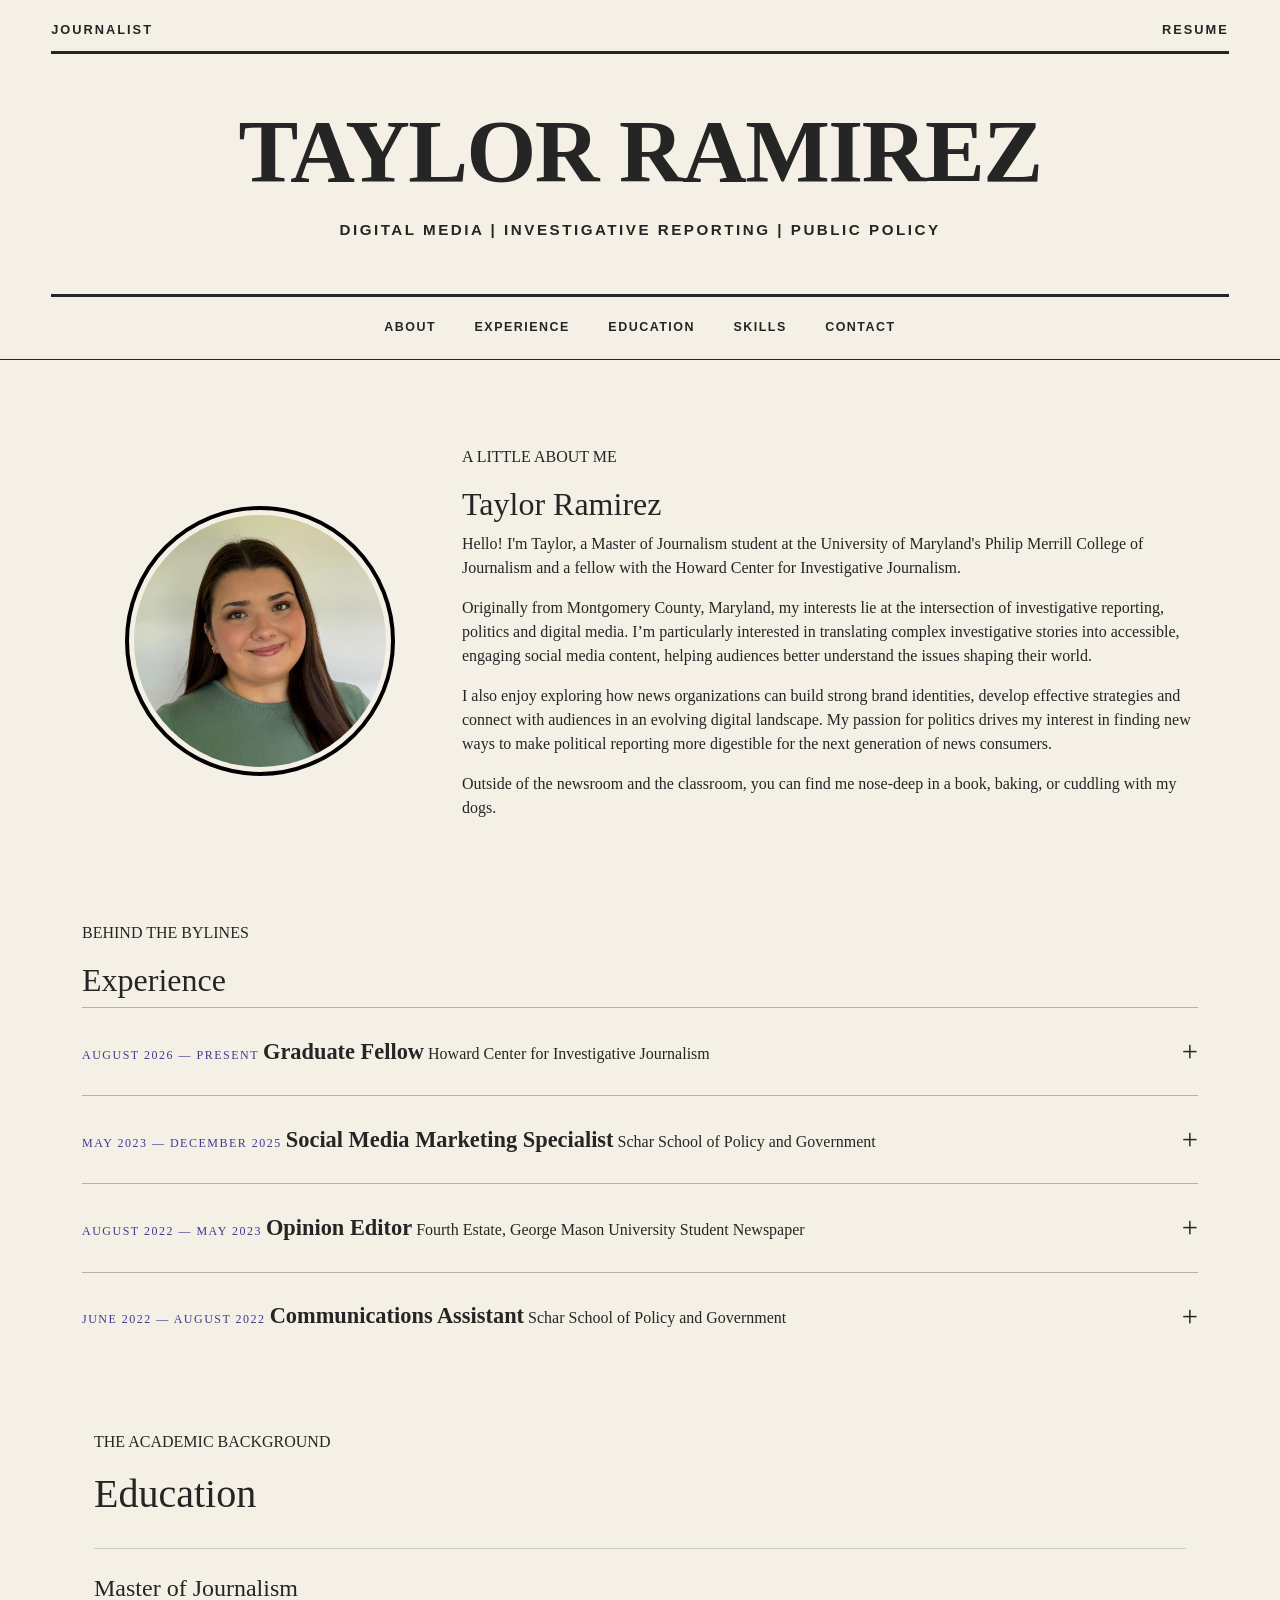
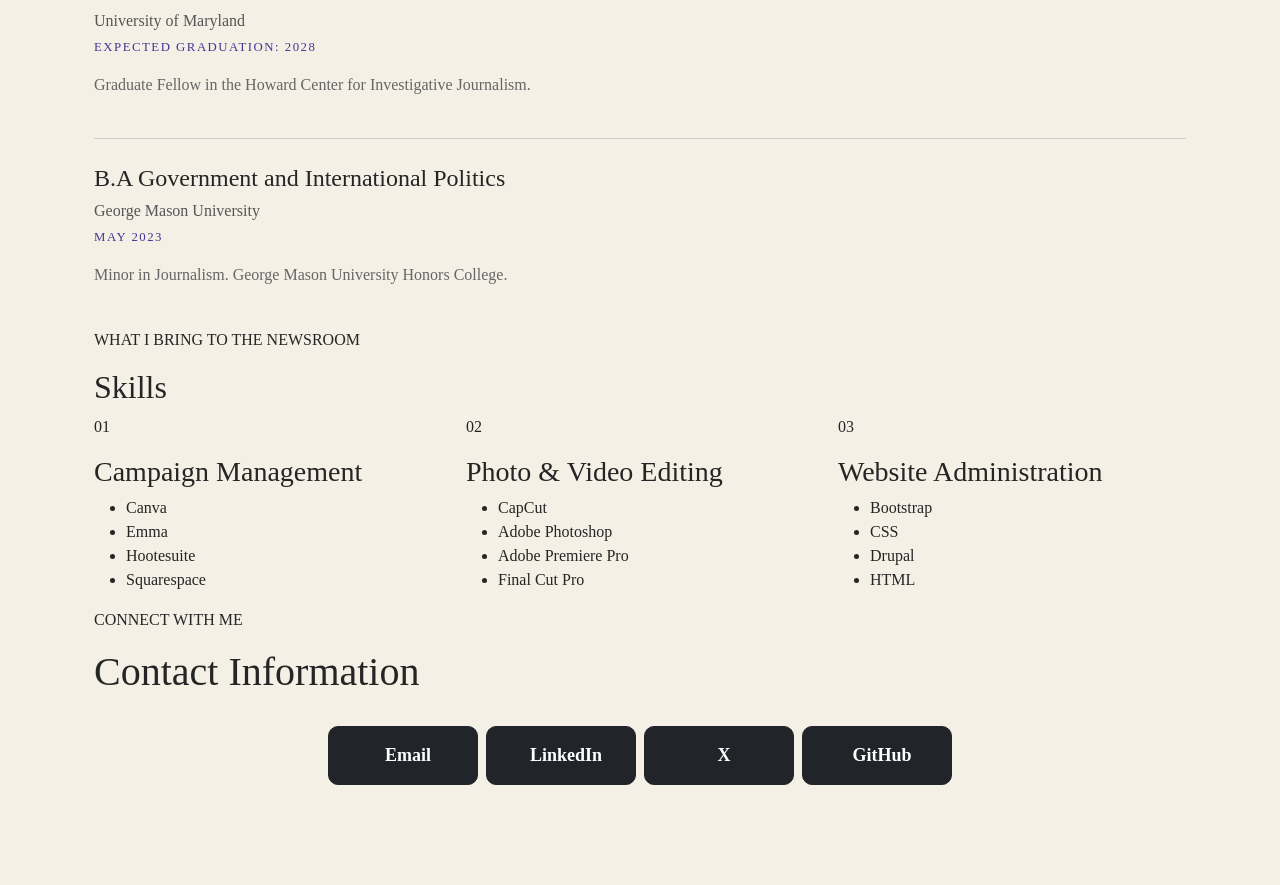
==== commit a9bf25a0: "resume update" ====
--- a/resume/index.html
+++ b/resume/index.html
@@ -219,6 +219,12 @@
   </section>
 
  <!--Contact Info-->
+ <section id="contact" class="contact-info">
+    <div class="container">
+        <p class="small-header">CONNECT WITH ME</p>
+        <h2 class="education-heading">Contact Information</h2>
+    </div>
+
  <div class="contact-links d-flex flex-wrap gap-2">
     <a href="mailto:tramire1@umd.edu" class="btn btn-dark" title="Email">
     <i class="fa-solid fa-envelope"></i>
